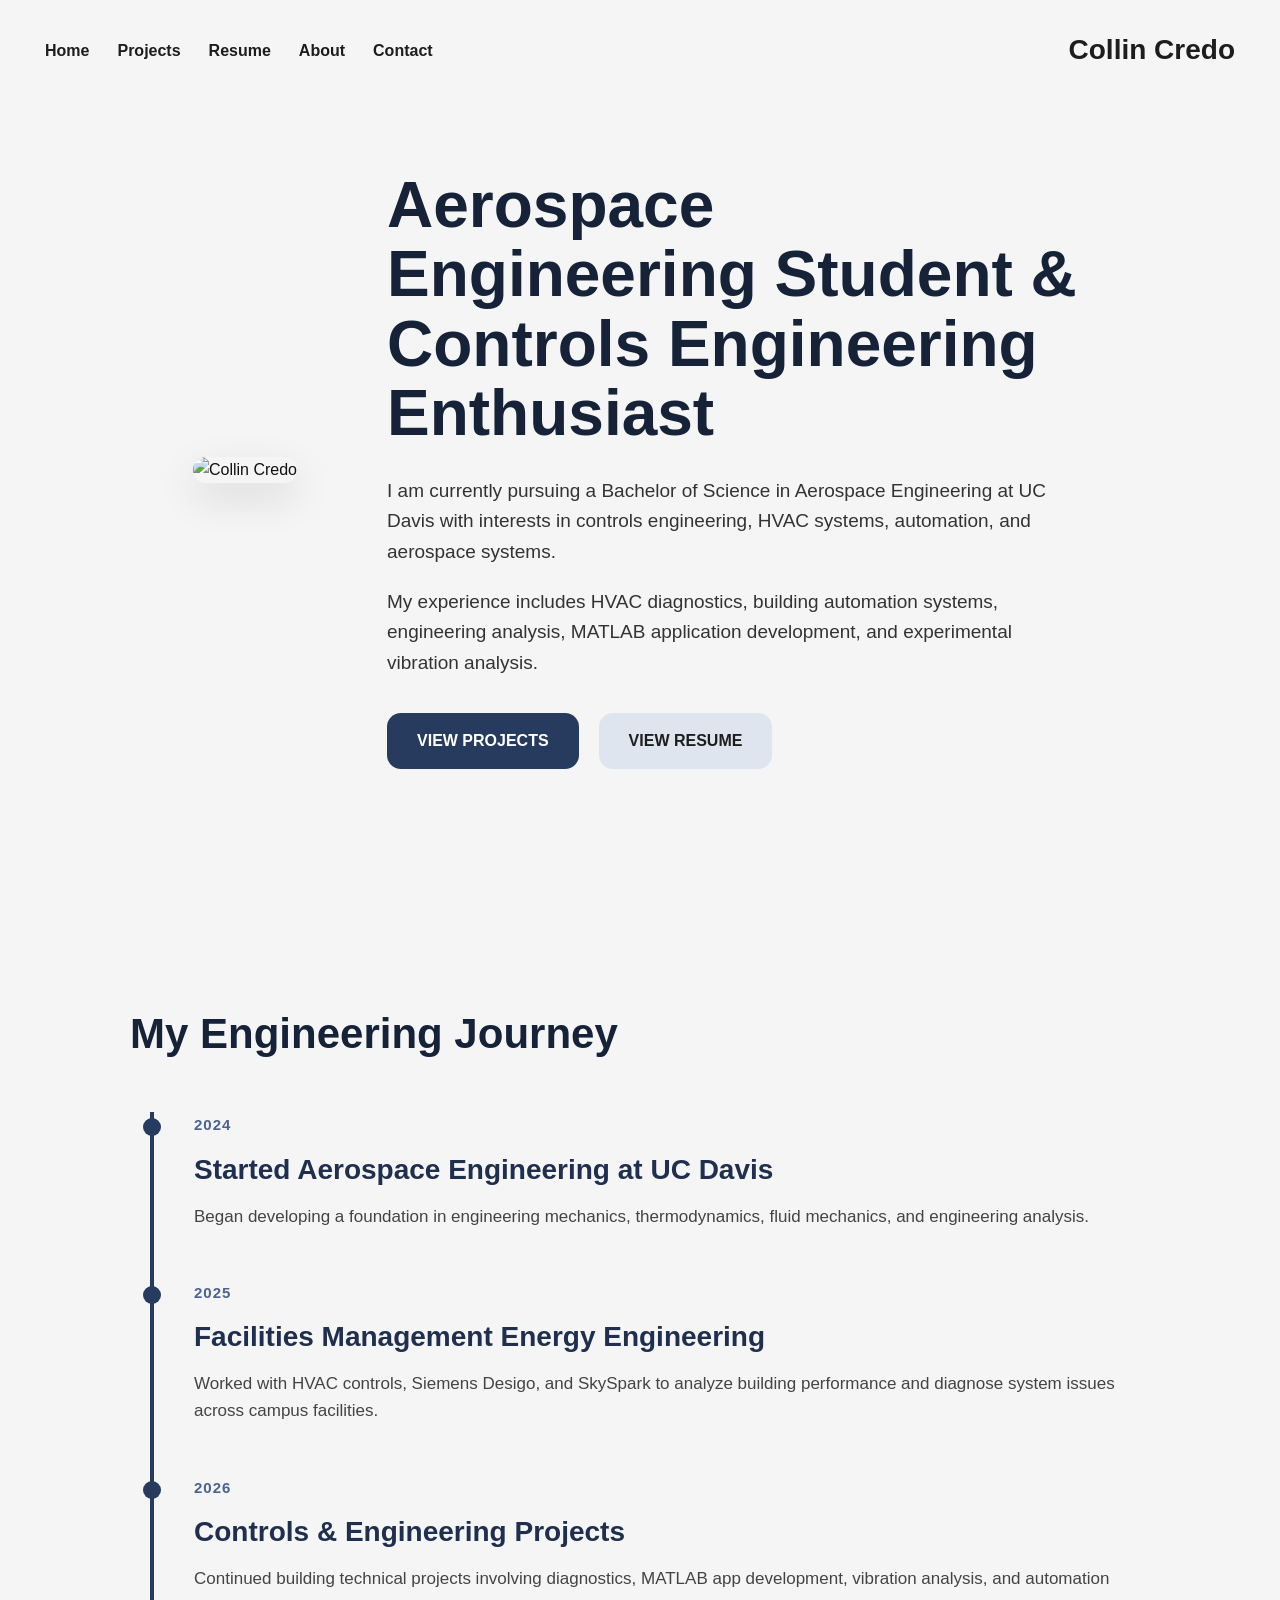
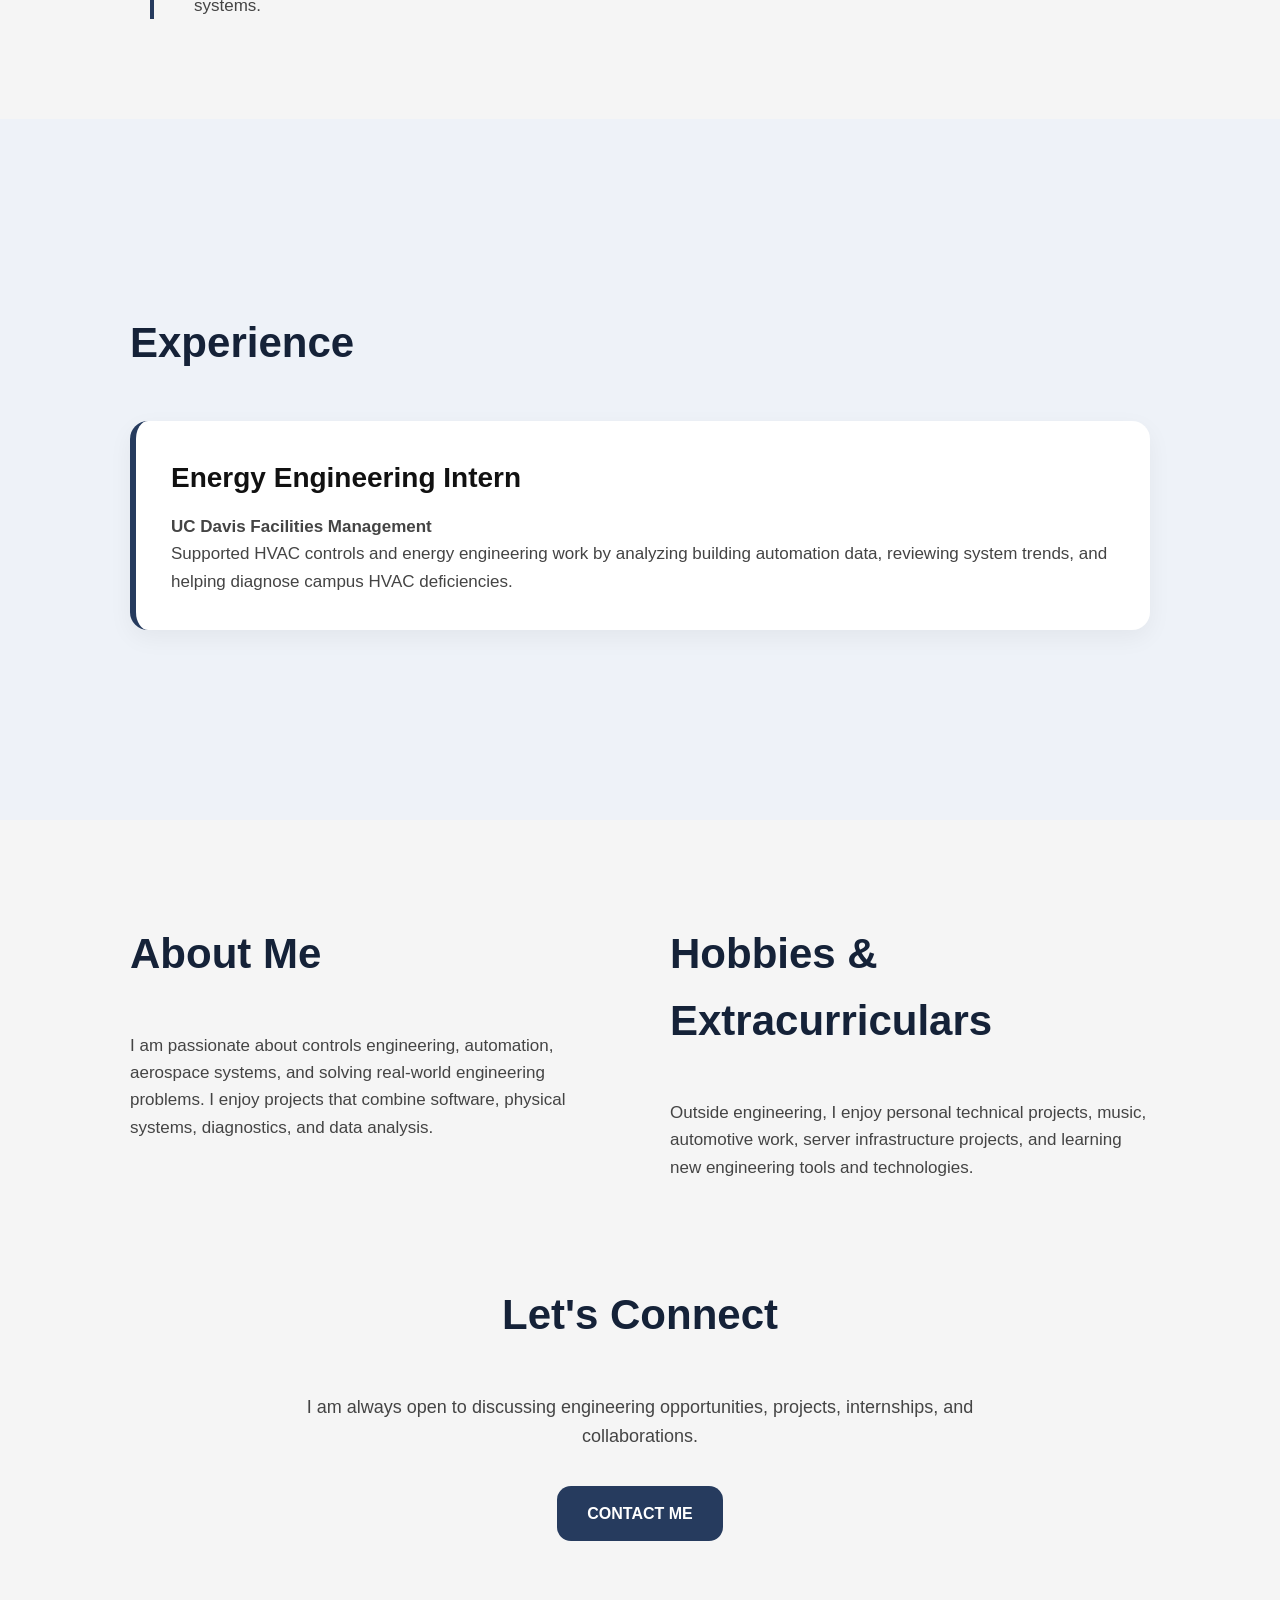
==== index.html @ ecae1318 "Update index.html" ====
<!DOCTYPE html>
<html lang="en">

<head>
  <meta charset="UTF-8">
  <meta name="viewport" content="width=device-width, initial-scale=1.0">

  <title>Collin Credo | Engineering Portfolio</title>

  <link rel="stylesheet" href="/style.css">
</head>

<body>

  <!-- NAVBAR -->
  <nav class="navbar">

    <div class="nav-left">
      <a href="/">Home</a>
      <a href="/projects">Projects</a>
      <a href="/resume">Resume</a>
      <a href="/about">About</a>
      <a href="/contact">Contact</a>
    </div>

    <div class="logo">
      Collin Credo
    </div>

  </nav>

  <!-- HERO -->
  <section class="hero">

    <div class="hero-image">
      <img src="/images/FullSizeRender.jpg" alt="Collin Credo">
    </div>

    <div class="hero-content">

      <h1>
        Aerospace Engineering Student
        & Controls Engineering Enthusiast
      </h1>

      <p>
        I am currently pursuing a Bachelor of Science in Aerospace Engineering
        at UC Davis with interests in controls engineering, HVAC systems,
        automation, and aerospace systems.
      </p>

      <p>
        My experience includes HVAC diagnostics, building automation systems,
        engineering analysis, MATLAB application development, and experimental
        vibration analysis.
      </p>

      <div class="button-group">
        <a class="main-button" href="/projects">VIEW PROJECTS</a>
        <a class="main-button secondary" href="/resume">VIEW RESUME</a>
      </div>

    </div>

  </section>

  <!-- TIMELINE -->
  <section class="section">

    <h2>My Engineering Journey</h2>

    <div class="timeline">

      <div class="timeline-item">
        <span class="timeline-date">2024</span>

        <h3>Started Aerospace Engineering at UC Davis</h3>

        <p>
          Began developing a foundation in engineering mechanics,
          thermodynamics, fluid mechanics, and engineering analysis.
        </p>
      </div>

      <div class="timeline-item">
        <span class="timeline-date">2025</span>

        <h3>Facilities Management Energy Engineering</h3>

        <p>
          Worked with HVAC controls, Siemens Desigo, and SkySpark
          to analyze building performance and diagnose system issues
          across campus facilities.
        </p>
      </div>

      <div class="timeline-item">
        <span class="timeline-date">2026</span>

        <h3>Controls & Engineering Projects</h3>

        <p>
          Continued building technical projects involving diagnostics,
          MATLAB app development, vibration analysis, and automation systems.
        </p>
      </div>

    </div>

  </section>

  <!-- EXPERIENCE -->
  <section class="light-section">

    <div class="section">

      <h2>Experience</h2>

      <div class="card">

        <h3>Energy Engineering Intern</h3>

        <p>
          <strong>UC Davis Facilities Management</strong>
        </p>

        <p>
          Supported HVAC controls and energy engineering work by analyzing
          building automation data, reviewing system trends, and helping
          diagnose campus HVAC deficiencies.
        </p>

      </div>

    </div>

  </section>

  <!-- ABOUT / HOBBIES -->
  <section class="section two-column">

    <div>

      <h2>About Me</h2>

      <p>
        I am passionate about controls engineering, automation,
        aerospace systems, and solving real-world engineering problems.
        I enjoy projects that combine software, physical systems,
        diagnostics, and data analysis.
      </p>

    </div>

    <div>

      <h2>Hobbies & Extracurriculars</h2>

      <p>
        Outside engineering, I enjoy personal technical projects,
        music, automotive work, server infrastructure projects,
        and learning new engineering tools and technologies.
      </p>

    </div>

  </section>

  <!-- CONTACT CTA -->
  <section class="section contact-cta">

    <h2>Let's Connect</h2>

    <p>
      I am always open to discussing engineering opportunities,
      projects, internships, and collaborations.
    </p>

    <a class="main-button" href="/contact">
      CONTACT ME
    </a>

  </section>

</body>

</html>
---- style.css ----
/* =========================
   GLOBAL
========================= */

* {
  margin: 0;
  padding: 0;
  box-sizing: border-box;
}

html {
  scroll-behavior: smooth;
}

body {
  font-family: Arial, Helvetica, sans-serif;
  background: #f5f5f5;
  color: #111;
  line-height: 1.6;
}

/* =========================
   NAVBAR
========================= */

.navbar {
  width: 100%;
  display: flex;
  justify-content: space-between;
  align-items: center;
  padding: 28px 45px;
  position: fixed;
  top: 0;
  left: 0;
  background: rgba(245, 245, 245, 0.92);
  backdrop-filter: blur(8px);
  z-index: 1000;
}

.nav-left,
.nav-right {
  display: flex;
  gap: 28px;
}

.navbar a {
  text-decoration: none;
  color: #1d1d1d;
  font-weight: 600;
  transition: 0.2s;
}

.navbar a:hover {
  color: #4b638f;
}

.logo {
  font-size: 28px;
  font-weight: 700;
  color: #1d1d1d;
}

/* =========================
   HERO SECTION
========================= */

.hero {
  min-height: 100vh;
  display: flex;
  align-items: center;
  justify-content: center;
  gap: 90px;
  padding: 120px 80px 80px;
}

.hero-image img {
  width: 420px;
  height: auto;
  border-radius: 35px;
  object-fit: cover;
  box-shadow: 0 15px 40px rgba(0,0,0,0.12);
}

.hero-content {
  max-width: 700px;
}

.hero-content h1 {
  font-size: 64px;
  line-height: 1.08;
  margin-bottom: 28px;
  color: #152238;
}

.hero-content p {
  font-size: 19px;
  margin-bottom: 20px;
  color: #333;
}

/* =========================
   BUTTONS
========================= */

.button-group {
  margin-top: 35px;
  display: flex;
  gap: 20px;
  flex-wrap: wrap;
}

.main-button {
  display: inline-block;
  padding: 15px 30px;
  background: #263b5e;
  color: white !important;
  text-decoration: none;
  border-radius: 14px;
  font-weight: 700;
  transition: 0.25s;
}

.main-button:hover {
  background: #39527d;
  transform: translateY(-2px);
}

.secondary {
  background: #dfe5ef;
  color: #1d1d1d !important;
}

.secondary:hover {
  background: #cfd8e5;
}

/* =========================
   GENERAL SECTIONS
========================= */

.section {
  max-width: 1100px;
  margin: 100px auto;
  padding: 0 40px;
}

.section h2 {
  font-size: 42px;
  margin-bottom: 45px;
  color: #152238;
}

/* =========================
   TIMELINE
========================= */

.timeline {
  position: relative;
  margin-left: 20px;
  padding-left: 40px;
  border-left: 4px solid #263b5e;
}

.timeline-item {
  margin-bottom: 50px;
  position: relative;
}

.timeline-item::before {
  content: "";
  position: absolute;
  width: 18px;
  height: 18px;
  background: #263b5e;
  border-radius: 50%;
  left: -51px;
  top: 6px;
}

.timeline-date {
  font-size: 15px;
  font-weight: bold;
  color: #4b638f;
  letter-spacing: 1px;
}

.timeline-item h3 {
  font-size: 28px;
  margin: 10px 0;
  color: #1f2f4d;
}

.timeline-item p {
  font-size: 17px;
  color: #444;
}

/* =========================
   EXPERIENCE / CARDS
========================= */

.light-section {
  background: #eef2f8;
  max-width: none;
  padding: 90px max(40px, calc((100% - 1100px) / 2));
}

.card {
  background: white;
  padding: 35px;
  border-radius: 18px;
  border-left: 6px solid #263b5e;
  box-shadow: 0 8px 25px rgba(0,0,0,0.05);
}

.card h3 {
  font-size: 28px;
  margin-bottom: 12px;
}

.card p {
  font-size: 17px;
  color: #444;
}

/* =========================
   TWO COLUMN SECTION
========================= */

.two-column {
  display: grid;
  grid-template-columns: 1fr 1fr;
  gap: 60px;
}

.two-column p {
  font-size: 17px;
  color: #444;
}

/* =========================
   CONTACT CTA
========================= */

.contact-cta {
  text-align: center;
}

.contact-cta p {
  max-width: 700px;
  margin: 0 auto 35px;
  font-size: 18px;
  color: #444;
}

/* =========================
   FOOTER
========================= */

footer {
  text-align: center;
  padding: 50px 20px;
  color: #666;
}

/* =========================
   RESPONSIVE
========================= */

@media (max-width: 1100px) {

  .hero {
    flex-direction: column;
    text-align: center;
    gap: 50px;
  }

  .hero-content h1 {
    font-size: 52px;
  }

  .button-group {
    justify-content: center;
  }
}

@media (max-width: 800px) {

  .navbar {
    flex-direction: column;
    gap: 18px;
  }

  .nav-left,
  .nav-right {
    gap: 18px;
    flex-wrap: wrap;
    justify-content: center;
  }

  .hero {
    padding: 180px 30px 80px;
  }

  .hero-image img {
    width: 300px;
  }

  .hero-content h1 {
    font-size: 42px;
  }

  .section h2 {
    font-size: 34px;
  }

  .two-column {
    grid-template-columns: 1fr;
  }
}
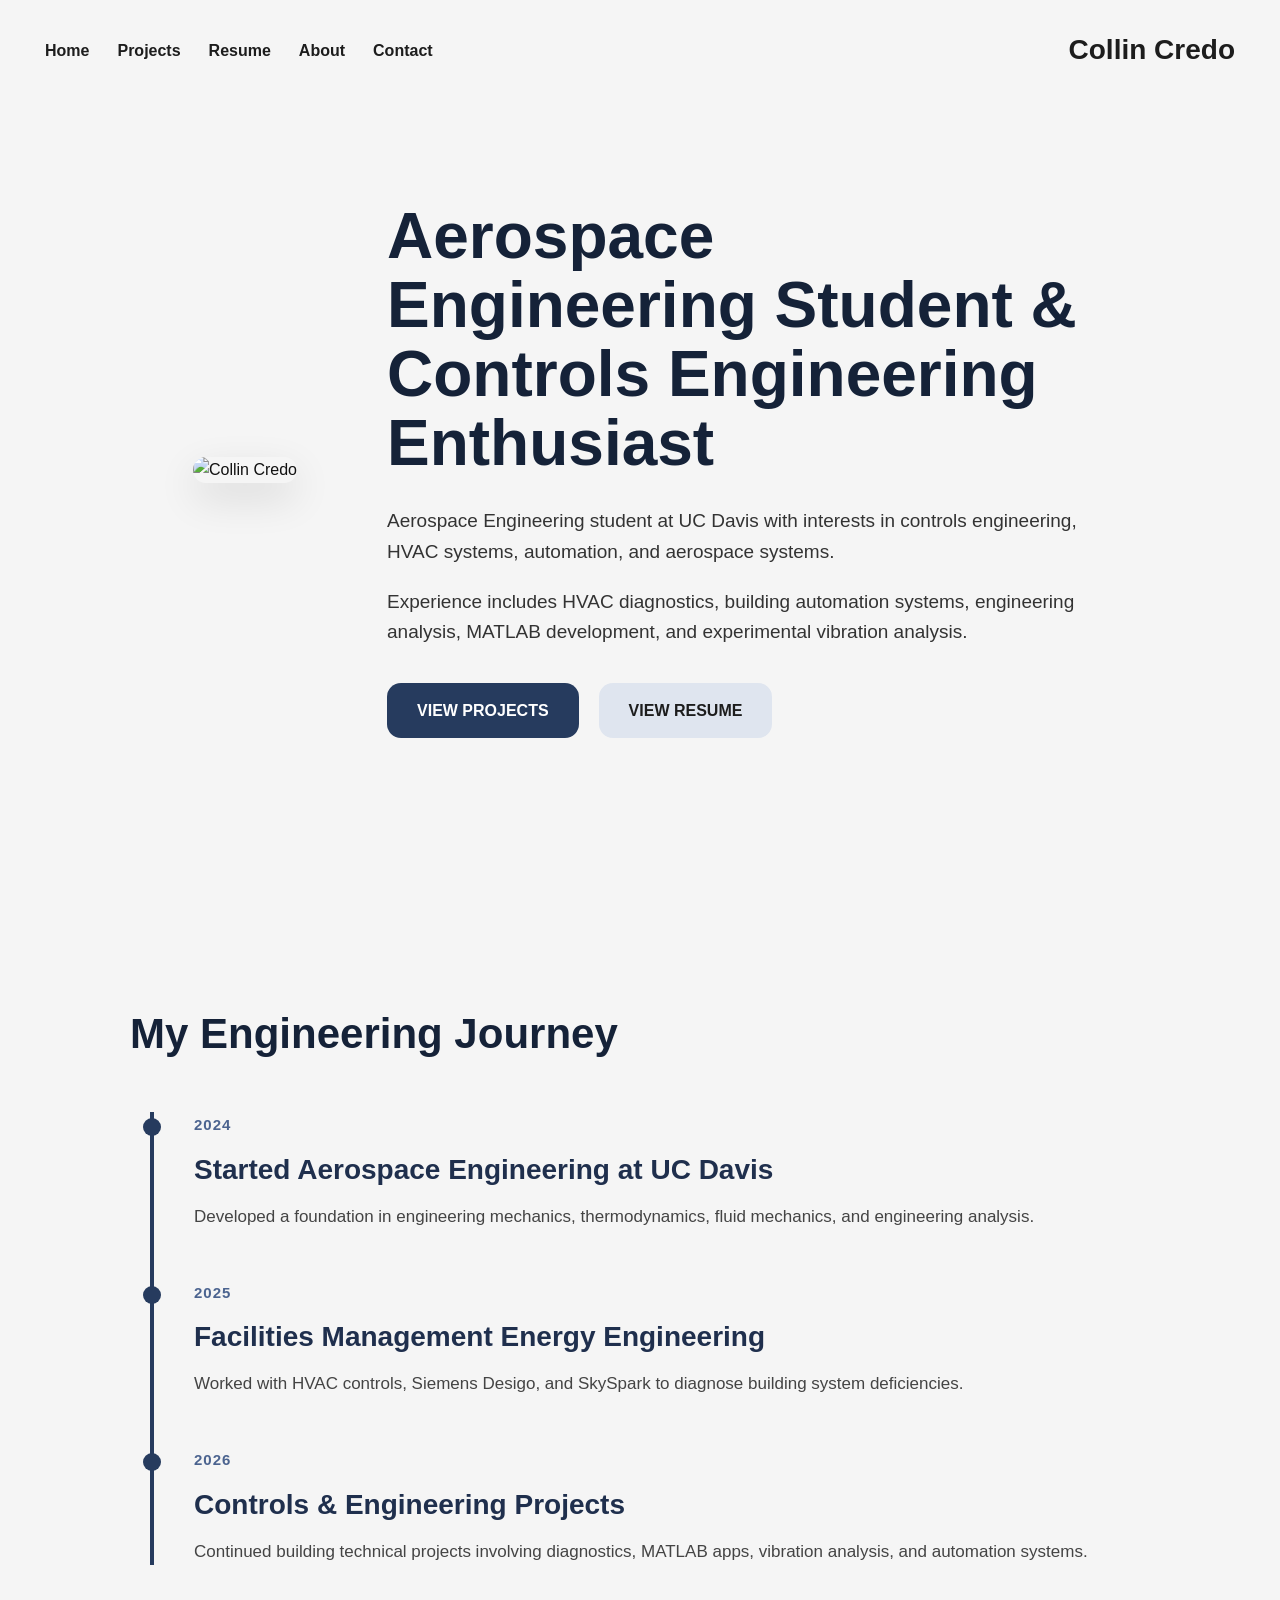
==== commit 8e799092: "Update index.html" ====
--- a/index.html
+++ b/index.html
@@ -12,15 +12,14 @@
 
 <body>
 
-  <!-- NAVBAR -->
   <nav class="navbar">
 
     <div class="nav-left">
-      <a href="/">Home</a>
-      <a href="/projects">Projects</a>
-      <a href="/resume">Resume</a>
-      <a href="/about">About</a>
-      <a href="/contact">Contact</a>
+      <a href="/index.html">Home</a>
+      <a href="/projects.html">Projects</a>
+      <a href="/resume.html">Resume</a>
+      <a href="/about.html">About</a>
+      <a href="/contact.html">Contact</a>
     </div>
 
     <div class="logo">
@@ -29,7 +28,6 @@
 
   </nav>
 
-  <!-- HERO -->
   <section class="hero">
 
     <div class="hero-image">
@@ -44,27 +42,31 @@
       </h1>
 
       <p>
-        I am currently pursuing a Bachelor of Science in Aerospace Engineering
-        at UC Davis with interests in controls engineering, HVAC systems,
-        automation, and aerospace systems.
+        Aerospace Engineering student at UC Davis with interests
+        in controls engineering, HVAC systems, automation,
+        and aerospace systems.
       </p>
 
       <p>
-        My experience includes HVAC diagnostics, building automation systems,
-        engineering analysis, MATLAB application development, and experimental
-        vibration analysis.
+        Experience includes HVAC diagnostics, building automation systems,
+        engineering analysis, MATLAB development,
+        and experimental vibration analysis.
       </p>
 
       <div class="button-group">
-        <a class="main-button" href="/projects">VIEW PROJECTS</a>
-        <a class="main-button secondary" href="/resume">VIEW RESUME</a>
+        <a class="main-button" href="/projects.html">
+          VIEW PROJECTS
+        </a>
+
+        <a class="main-button secondary" href="/resume.html">
+          VIEW RESUME
+        </a>
       </div>
 
     </div>
 
   </section>
 
-  <!-- TIMELINE -->
   <section class="section">
 
     <h2>My Engineering Journey</h2>
@@ -77,7 +79,7 @@
         <h3>Started Aerospace Engineering at UC Davis</h3>
 
         <p>
-          Began developing a foundation in engineering mechanics,
+          Developed a foundation in engineering mechanics,
           thermodynamics, fluid mechanics, and engineering analysis.
         </p>
       </div>
@@ -88,9 +90,8 @@
         <h3>Facilities Management Energy Engineering</h3>
 
         <p>
-          Worked with HVAC controls, Siemens Desigo, and SkySpark
-          to analyze building performance and diagnose system issues
-          across campus facilities.
+          Worked with HVAC controls, Siemens Desigo,
+          and SkySpark to diagnose building system deficiencies.
         </p>
       </div>
 
@@ -101,7 +102,7 @@
 
         <p>
           Continued building technical projects involving diagnostics,
-          MATLAB app development, vibration analysis, and automation systems.
+          MATLAB apps, vibration analysis, and automation systems.
         </p>
       </div>
 
@@ -109,79 +110,6 @@
 
   </section>
 
-  <!-- EXPERIENCE -->
-  <section class="light-section">
-
-    <div class="section">
-
-      <h2>Experience</h2>
-
-      <div class="card">
-
-        <h3>Energy Engineering Intern</h3>
-
-        <p>
-          <strong>UC Davis Facilities Management</strong>
-        </p>
-
-        <p>
-          Supported HVAC controls and energy engineering work by analyzing
-          building automation data, reviewing system trends, and helping
-          diagnose campus HVAC deficiencies.
-        </p>
-
-      </div>
-
-    </div>
-
-  </section>
-
-  <!-- ABOUT / HOBBIES -->
-  <section class="section two-column">
-
-    <div>
-
-      <h2>About Me</h2>
-
-      <p>
-        I am passionate about controls engineering, automation,
-        aerospace systems, and solving real-world engineering problems.
-        I enjoy projects that combine software, physical systems,
-        diagnostics, and data analysis.
-      </p>
-
-    </div>
-
-    <div>
-
-      <h2>Hobbies & Extracurriculars</h2>
-
-      <p>
-        Outside engineering, I enjoy personal technical projects,
-        music, automotive work, server infrastructure projects,
-        and learning new engineering tools and technologies.
-      </p>
-
-    </div>
-
-  </section>
-
-  <!-- CONTACT CTA -->
-  <section class="section contact-cta">
-
-    <h2>Let's Connect</h2>
-
-    <p>
-      I am always open to discussing engineering opportunities,
-      projects, internships, and collaborations.
-    </p>
-
-    <a class="main-button" href="/contact">
-      CONTACT ME
-    </a>
-
-  </section>
-
 </body>
 
 </html>
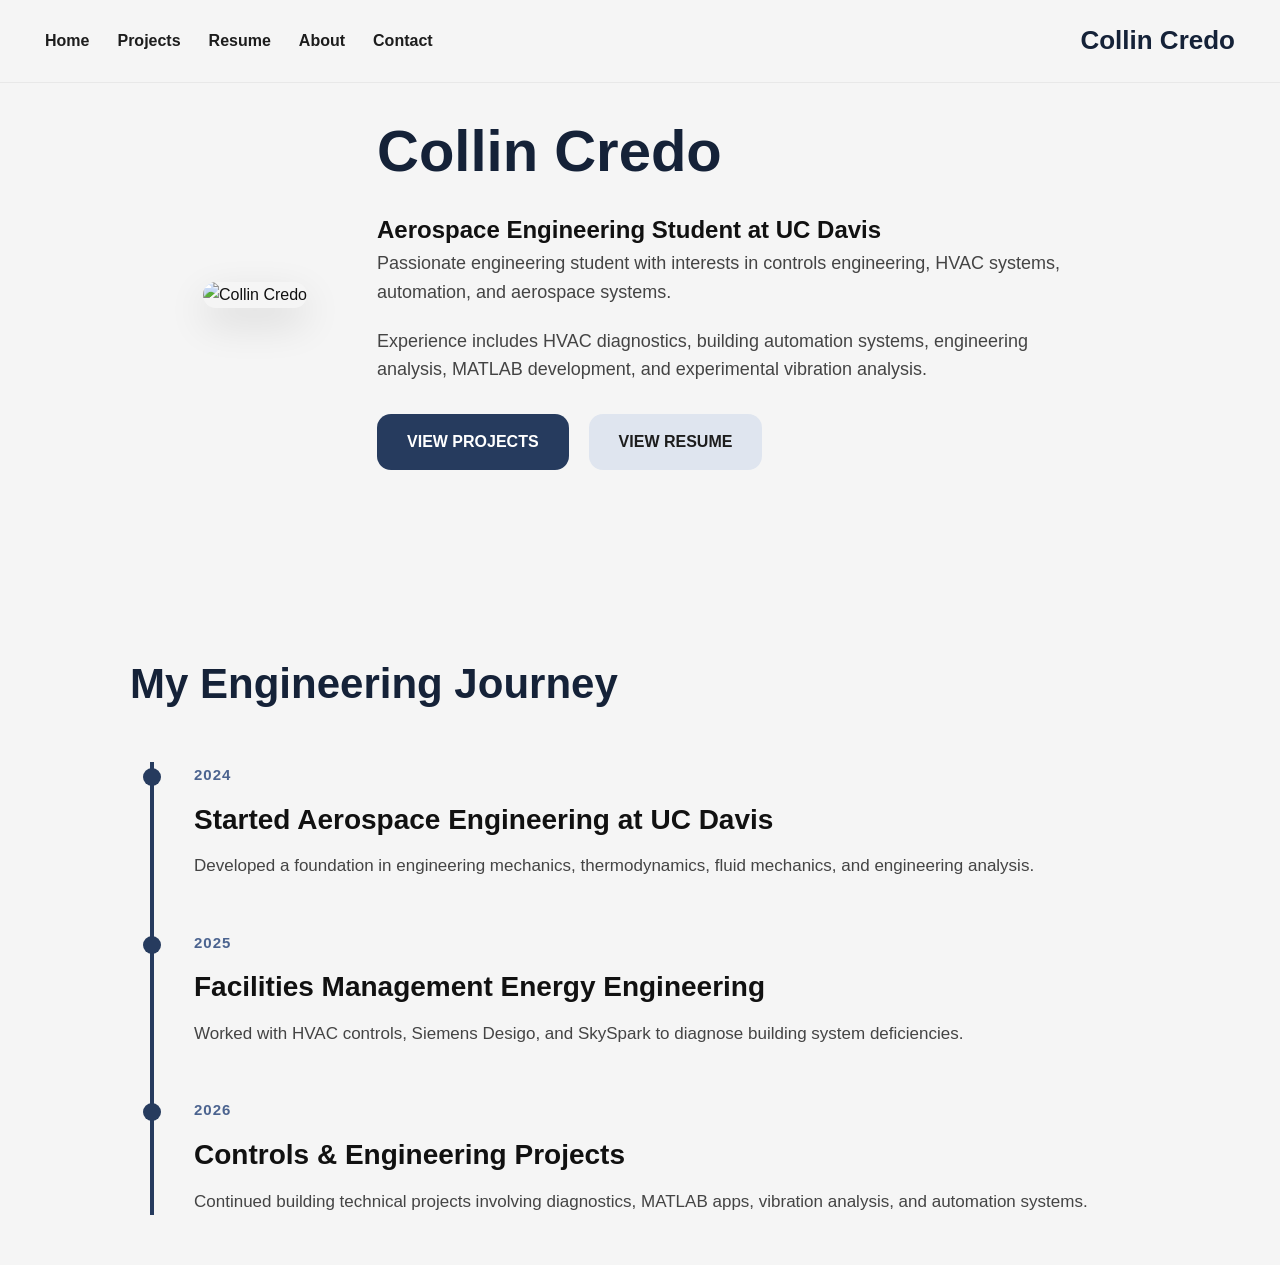
==== commit ba1251b1: "index" ====
--- a/index.html
+++ b/index.html
@@ -31,18 +31,21 @@
   <section class="hero">
 
     <div class="hero-image">
-      <img src="/images/FullSizeRender.jpg" alt="Collin Credo">
+      <img src="/images/FullSizeRender.jpeg" alt="Collin Credo">
     </div>
 
     <div class="hero-content">
 
       <h1>
-        Aerospace Engineering Student
-        & Controls Engineering Enthusiast
+        Collin Credo
       </h1>
 
+      <h2>
+        Aerospace Engineering Student at UC Davis
+      </h2>
+
       <p>
-        Aerospace Engineering student at UC Davis with interests
+        Passionate engineering student with interests
         in controls engineering, HVAC systems, automation,
         and aerospace systems.
       </p>
--- a/style.css
+++ b/style.css
@@ -28,19 +28,21 @@
   display: flex;
   justify-content: space-between;
   align-items: center;
-  padding: 28px 45px;
+  padding: 20px 45px;
   position: fixed;
   top: 0;
   left: 0;
-  background: rgba(245, 245, 245, 0.92);
-  backdrop-filter: blur(8px);
+  background: rgba(245,245,245,0.95);
+  backdrop-filter: blur(10px);
   z-index: 1000;
-}
-
-.nav-left,
-.nav-right {
+  border-bottom: 1px solid rgba(0,0,0,0.05);
+  overflow: hidden;
+}
+
+.nav-left {
   display: flex;
   gap: 28px;
+  flex-wrap: wrap;
 }
 
 .navbar a {
@@ -55,27 +57,26 @@
 }
 
 .logo {
-  font-size: 28px;
+  font-size: 26px;
   font-weight: 700;
-  color: #1d1d1d;
-}
-
-/* =========================
-   HERO SECTION
+  color: #152238;
+  white-space: nowrap;
+}
+
+/* =========================
+   HERO
 ========================= */
 
 .hero {
-  min-height: 100vh;
   display: flex;
   align-items: center;
   justify-content: center;
-  gap: 90px;
-  padding: 120px 80px 80px;
+  gap: 70px;
+  padding: 120px 80px 60px;
 }
 
 .hero-image img {
   width: 420px;
-  height: auto;
   border-radius: 35px;
   object-fit: cover;
   box-shadow: 0 15px 40px rgba(0,0,0,0.12);
@@ -86,16 +87,16 @@
 }
 
 .hero-content h1 {
-  font-size: 64px;
+  font-size: 58px;
   line-height: 1.08;
   margin-bottom: 28px;
   color: #152238;
 }
 
 .hero-content p {
-  font-size: 19px;
+  font-size: 18px;
   margin-bottom: 20px;
-  color: #333;
+  color: #444;
 }
 
 /* =========================
@@ -103,7 +104,7 @@
 ========================= */
 
 .button-group {
-  margin-top: 35px;
+  margin-top: 30px;
   display: flex;
   gap: 20px;
   flex-wrap: wrap;
@@ -113,7 +114,7 @@
   display: inline-block;
   padding: 15px 30px;
   background: #263b5e;
-  color: white !important;
+  color: white;
   text-decoration: none;
   border-radius: 14px;
   font-weight: 700;
@@ -127,7 +128,7 @@
 
 .secondary {
   background: #dfe5ef;
-  color: #1d1d1d !important;
+  color: #1d1d1d;
 }
 
 .secondary:hover {
@@ -135,13 +136,13 @@
 }
 
 /* =========================
-   GENERAL SECTIONS
+   SECTIONS
 ========================= */
 
 .section {
   max-width: 1100px;
-  margin: 100px auto;
-  padding: 0 40px;
+  margin: 0 auto;
+  padding: 120px 40px 0;
 }
 
 .section h2 {
@@ -155,15 +156,14 @@
 ========================= */
 
 .timeline {
-  position: relative;
   margin-left: 20px;
   padding-left: 40px;
   border-left: 4px solid #263b5e;
 }
 
 .timeline-item {
+  position: relative;
   margin-bottom: 50px;
-  position: relative;
 }
 
 .timeline-item::before {
@@ -187,7 +187,6 @@
 .timeline-item h3 {
   font-size: 28px;
   margin: 10px 0;
-  color: #1f2f4d;
 }
 
 .timeline-item p {
@@ -196,14 +195,222 @@
 }
 
 /* =========================
-   EXPERIENCE / CARDS
-========================= */
-
-.light-section {
-  background: #eef2f8;
-  max-width: none;
-  padding: 90px max(40px, calc((100% - 1100px) / 2));
-}
+   FEATURED PROJECT
+========================= */
+
+.project-feature {
+  background: white;
+  padding: 40px;
+  border-radius: 24px;
+  box-shadow: 0 8px 25px rgba(0,0,0,0.06);
+  margin-bottom: 50px;
+}
+
+.project-title {
+  font-size: 48px;
+  font-weight: 800;
+  color: #152238;
+  text-align: center;
+  margin-bottom: 8px;
+}
+
+.project-subtitle {
+  text-align: center;
+  color: #666;
+  font-size: 18px;
+  margin-bottom: 28px;
+}
+
+.project-summary {
+  display: flex;
+  justify-content: center;
+  flex-wrap: wrap;
+  gap: 10px;
+  margin-bottom: 30px;
+}
+
+.project-summary span {
+  background: #e8eef8;
+  color: #263b5e;
+  padding: 8px 14px;
+  border-radius: 999px;
+  font-weight: 600;
+  font-size: 14px;
+}
+
+.project-images {
+  display: grid;
+  grid-template-columns: 1fr 1fr;
+  gap: 18px;
+  margin-bottom: 35px;
+}
+
+.project-images img {
+  width: 100%;
+  max-height: 260px;
+  object-fit: cover;
+  border-radius: 14px;
+  cursor: pointer;
+  box-shadow: 0 6px 18px rgba(0,0,0,0.12);
+  transition: 0.25s;
+}
+
+.project-images img:first-child {
+  grid-column: span 2;
+  max-height: 550px;
+}
+
+.project-images img:hover {
+  transform: scale(1.02);
+}
+
+.project-buttons { 
+   display: flex; 
+   gap: 12px; 
+   margin-top: 20px; 
+   flex-wrap: wrap; 
+}
+
+.caption {
+  display: none;
+}
+
+.project-text h4 {
+  font-size: 24px;
+  color: #263b5e;
+  margin-top: 30px;
+  margin-bottom: 8px;
+}
+
+.project-text p {
+  font-size: 18px;
+  color: #444;
+  margin-bottom: 15px;
+  line-height: 1.7;
+}
+
+/* =========================
+   MINI PROJECTS
+========================= */
+
+.mini-project {
+  display: grid;
+  grid-template-columns: 320px 1fr;
+  gap: 30px;
+  background: white;
+  padding: 25px;
+  border-radius: 18px;
+  margin-bottom: 30px;
+  box-shadow: 0 8px 25px rgba(0,0,0,0.05);
+}
+
+.placeholder-image {
+  min-height: 210px;
+  background: linear-gradient(135deg, #e8eef8, #f7f9fc);
+  border: 2px dashed #9aabc7;
+  border-radius: 14px;
+  display: flex;
+  align-items: center;
+  justify-content: center;
+  color: #4b638f;
+  font-weight: 700;
+  cursor: pointer;
+  transition: 0.25s;
+}
+
+.placeholder-image:hover {
+  background: #e8eef8;
+  transform: scale(1.02);
+}
+
+.mini-project img {
+  width: 100%;
+  border-radius: 12px;
+  cursor: pointer;
+  box-shadow: 0 5px 15px rgba(0,0,0,0.1);
+  transition: 0.25s;
+}
+
+.mini-project img:hover {
+  transform: scale(1.02);
+}
+
+.mini-project h3 {
+  font-size: 28px;
+  margin-bottom: 12px;
+  color: #152238;
+}
+
+.mini-project p {
+  font-size: 17px;
+  color: #444;
+}
+
+.project-carousel {
+  position: relative;
+  width: 100%;
+  height: 230px;
+  overflow: hidden;
+  border-radius: 14px;
+  box-shadow: 0 6px 18px rgba(0,0,0,0.12);
+}
+
+.carousel-image {
+  display: none;
+  width: 100%;
+  height: 100%;
+  object-fit: cover;
+  cursor: pointer;
+}
+
+.carousel-image.active {
+  display: block;
+}
+
+.carousel-btn {
+  position: absolute;
+  top: 50%;
+  transform: translateY(-50%);
+  background: rgba(21, 34, 56, 0.75);
+  color: white;
+  border: none;
+  padding: 8px 12px;
+  cursor: pointer;
+  border-radius: 50%;
+  font-size: 18px;
+}
+
+.carousel-btn.prev {
+  left: 10px;
+}
+
+.carousel-btn.next {
+  right: 10px;
+}
+
+.carousel-dots {
+  position: absolute;
+  bottom: 10px;
+  width: 100%;
+  display: flex;
+  justify-content: center;
+  gap: 7px;
+}
+
+.carousel-dot {
+  width: 9px;
+  height: 9px;
+  border-radius: 50%;
+  background: rgba(255,255,255,0.55);
+}
+
+.carousel-dot.active {
+  background: white;
+}
+
+/* =========================
+   CARDS / OTHER PAGES
+========================= */
 
 .card {
   background: white;
@@ -211,21 +418,13 @@
   border-radius: 18px;
   border-left: 6px solid #263b5e;
   box-shadow: 0 8px 25px rgba(0,0,0,0.05);
+  margin-bottom: 30px;
 }
 
 .card h3 {
   font-size: 28px;
   margin-bottom: 12px;
 }
-
-.card p {
-  font-size: 17px;
-  color: #444;
-}
-
-/* =========================
-   TWO COLUMN SECTION
-========================= */
 
 .two-column {
   display: grid;
@@ -233,15 +432,6 @@
   gap: 60px;
 }
 
-.two-column p {
-  font-size: 17px;
-  color: #444;
-}
-
-/* =========================
-   CONTACT CTA
-========================= */
-
 .contact-cta {
   text-align: center;
 }
@@ -250,17 +440,63 @@
   max-width: 700px;
   margin: 0 auto 35px;
   font-size: 18px;
-  color: #444;
-}
-
-/* =========================
-   FOOTER
-========================= */
-
-footer {
-  text-align: center;
-  padding: 50px 20px;
-  color: #666;
+}
+
+/* =========================
+   ABOUT PAGE
+========================= */
+
+.image-gallery {
+  display: grid;
+  grid-template-columns: repeat(3, 1fr);
+  gap: 18px;
+}
+
+.image-gallery img {
+  width: 100%;
+  aspect-ratio: 1 / 1;
+  object-fit: cover;
+  border-radius: 18px;
+  cursor: pointer;
+  box-shadow: 0 8px 22px rgba(0,0,0,0.08);
+  transition: 0.25s;
+}
+
+.image-gallery img:hover {
+  transform: scale(1.03);
+  box-shadow: 0 12px 28px rgba(0,0,0,0.14);
+}
+
+@media (max-width: 800px) {
+  .image-gallery {
+    grid-template-columns: repeat(2, 1fr);
+  }
+}
+
+
+/* =========================
+   LIGHTBOX
+========================= */
+
+#lightbox {
+  display: none;
+  position: fixed;
+  z-index: 3000;
+  top: 0;
+  left: 0;
+  width: 100%;
+  height: 100%;
+  background: rgba(0,0,0,0.85);
+  align-items: center;
+  justify-content: center;
+  padding: 30px;
+}
+
+#lightbox img {
+  max-width: 95%;
+  max-height: 90%;
+  border-radius: 12px;
+  box-shadow: 0 10px 35px rgba(0,0,0,0.4);
 }
 
 /* =========================
@@ -268,38 +504,43 @@
 ========================= */
 
 @media (max-width: 1100px) {
-
   .hero {
     flex-direction: column;
     text-align: center;
     gap: 50px;
   }
 
-  .hero-content h1 {
-    font-size: 52px;
-  }
-
   .button-group {
     justify-content: center;
   }
+
+  .hero-content h1 {
+    font-size: 48px;
+  }
+
+  .mini-project {
+    grid-template-columns: 1fr;
+  }
 }
 
 @media (max-width: 800px) {
-
   .navbar {
     flex-direction: column;
+    gap: 14px;
+    padding: 18px 25px;
+  }
+
+  .nav-left {
+    justify-content: center;
     gap: 18px;
   }
 
-  .nav-left,
-  .nav-right {
-    gap: 18px;
-    flex-wrap: wrap;
-    justify-content: center;
+  .logo {
+    font-size: 22px;
   }
 
   .hero {
-    padding: 180px 30px 80px;
+    padding: 150px 30px 60px;
   }
 
   .hero-image img {
@@ -307,14 +548,164 @@
   }
 
   .hero-content h1 {
-    font-size: 42px;
+    font-size: 40px;
+  }
+
+  .section {
+    padding: 110px 24px 0;
   }
 
   .section h2 {
     font-size: 34px;
   }
 
+  .project-title {
+    font-size: 34px;
+  }
+
+  .project-images {
+    grid-template-columns: 1fr;
+  }
+
+  .project-images img:first-child {
+    grid-column: auto;
+  }
+
   .two-column {
     grid-template-columns: 1fr;
   }
 }
+
+/* =========================
+   CONTACT PAGE
+========================= */
+
+.contact-page {
+  min-height: 100vh;
+  padding: 150px 90px 80px;
+
+  display: grid;
+  grid-template-columns: 1.4fr 1fr;
+  gap: 100px;
+
+  background: #f5f5f5;
+}
+
+.contact-form-section h1,
+.contact-info-section h1 {
+  font-size: 56px;
+  color: #152238;
+  margin-bottom: 45px;
+}
+
+.contact-form-section form {
+  display: flex;
+  flex-direction: column;
+}
+
+.contact-form-section label {
+  font-size: 20px;
+  font-weight: 700;
+  margin-bottom: 8px;
+  color: #222;
+}
+
+.contact-form-section label span {
+  color: #263b5e;
+}
+
+.contact-form-section input,
+.contact-form-section textarea {
+  width: 100%;
+  padding: 18px;
+  margin-bottom: 28px;
+
+  border: 1px solid #ccc;
+  border-radius: 4px;
+
+  font-size: 18px;
+  font-family: Arial, Helvetica, sans-serif;
+  background: white;
+}
+
+.contact-form-section textarea {
+  min-height: 180px;
+  resize: vertical;
+}
+
+.contact-form-section button {
+  width: fit-content;
+  padding: 18px 38px;
+
+  background: #263b5e;
+  color: white;
+
+  border: none;
+  border-radius: 999px;
+
+  font-size: 16px;
+  font-weight: 800;
+  cursor: pointer;
+
+  transition: 0.25s;
+}
+
+.contact-form-section button:hover {
+  background: #39527d;
+  transform: translateY(-2px);
+}
+
+.contact-icon {
+  width: 72px;
+  height: 72px;
+
+  display: flex;
+  align-items: center;
+  justify-content: center;
+
+  background: #0077b5;
+  color: white;
+
+  border-radius: 8px;
+  font-size: 36px;
+  font-weight: 800;
+  text-decoration: none;
+
+  margin-bottom: 35px;
+}
+
+.contact-detail {
+  margin-bottom: 32px;
+}
+
+.contact-detail h3 {
+  font-size: 24px;
+  margin-bottom: 8px;
+  color: #222;
+}
+
+.contact-detail p,
+.contact-detail a {
+  font-size: 22px;
+  color: #333;
+  text-decoration: none;
+}
+
+.contact-detail a:hover {
+  color: #263b5e;
+}
+
+/* Mobile contact page */
+
+@media (max-width: 900px) {
+  .contact-page {
+    grid-template-columns: 1fr;
+    padding: 150px 30px 60px;
+    gap: 60px;
+  }
+
+  .contact-form-section h1,
+  .contact-info-section h1 {
+    font-size: 42px;
+  }
+}
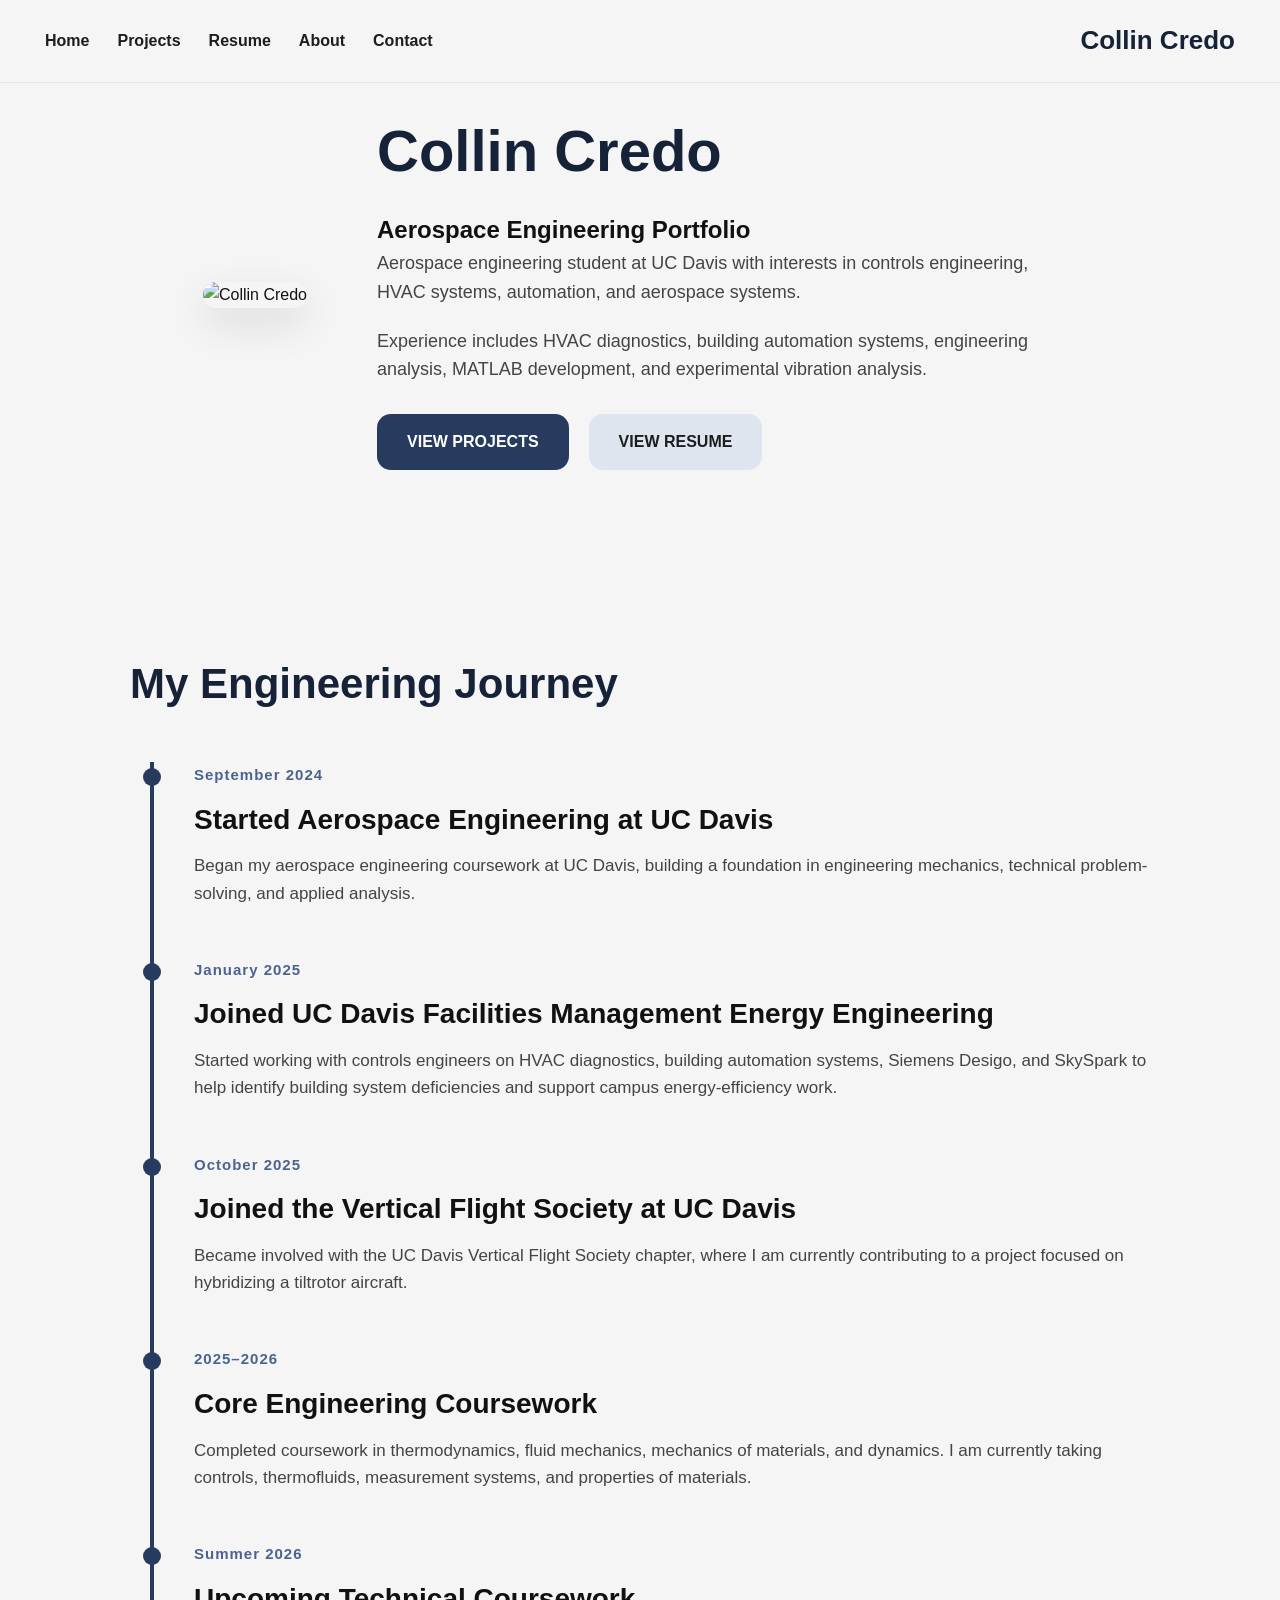
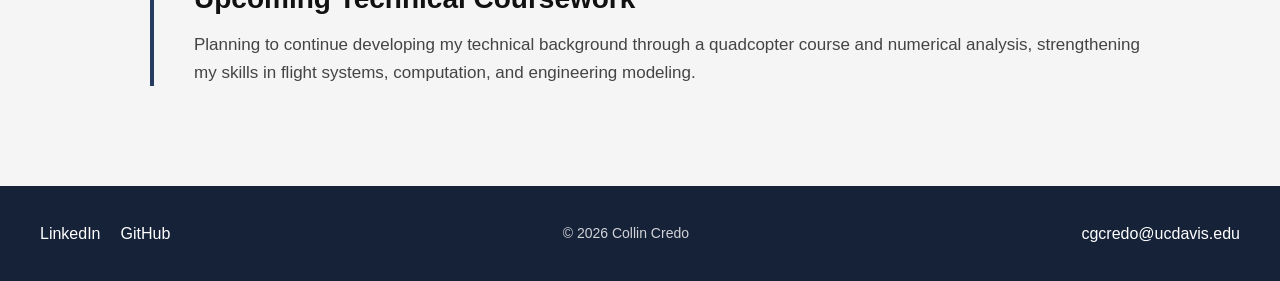
==== commit 5b3a1b47: "fixed footer" ====
--- a/index.html
+++ b/index.html
@@ -41,11 +41,11 @@
       </h1>
 
       <h2>
-        Aerospace Engineering Student at UC Davis
+        Aerospace Engineering Portfolio
       </h2>
 
       <p>
-        Passionate engineering student with interests
+        Aerospace engineering student at UC Davis with interests
         in controls engineering, HVAC systems, automation,
         and aerospace systems.
       </p>
@@ -72,46 +72,112 @@
 
   <section class="section">
 
-    <h2>My Engineering Journey</h2>
+  <h2>My Engineering Journey</h2>
 
-    <div class="timeline">
+  <div class="timeline">
 
-      <div class="timeline-item">
-        <span class="timeline-date">2024</span>
+    <div class="timeline-item">
+      <span class="timeline-date">September 2024</span>
 
-        <h3>Started Aerospace Engineering at UC Davis</h3>
+      <h3>Started Aerospace Engineering at UC Davis</h3>
 
-        <p>
-          Developed a foundation in engineering mechanics,
-          thermodynamics, fluid mechanics, and engineering analysis.
-        </p>
-      </div>
+      <p>
+        Began my aerospace engineering coursework at UC Davis, building a
+        foundation in engineering mechanics, technical problem-solving, and
+        applied analysis.
+      </p>
+    </div>
 
-      <div class="timeline-item">
-        <span class="timeline-date">2025</span>
+    <div class="timeline-item">
+      <span class="timeline-date">January 2025</span>
 
-        <h3>Facilities Management Energy Engineering</h3>
+      <h3>Joined UC Davis Facilities Management Energy Engineering</h3>
 
-        <p>
-          Worked with HVAC controls, Siemens Desigo,
-          and SkySpark to diagnose building system deficiencies.
-        </p>
-      </div>
+      <p>
+        Started working with controls engineers on HVAC diagnostics, building
+        automation systems, Siemens Desigo, and SkySpark to help identify
+        building system deficiencies and support campus energy-efficiency work.
+      </p>
+    </div>
 
-      <div class="timeline-item">
-        <span class="timeline-date">2026</span>
+    <div class="timeline-item">
+      <span class="timeline-date">October 2025</span>
 
-        <h3>Controls & Engineering Projects</h3>
+      <h3>Joined the Vertical Flight Society at UC Davis</h3>
 
-        <p>
-          Continued building technical projects involving diagnostics,
-          MATLAB apps, vibration analysis, and automation systems.
-        </p>
-      </div>
+      <p>
+        Became involved with the UC Davis Vertical Flight Society chapter,
+        where I am currently contributing to a project focused on hybridizing
+        a tiltrotor aircraft.
+      </p>
+    </div>
+
+    <div class="timeline-item">
+      <span class="timeline-date">2025–2026</span>
+
+      <h3>Core Engineering Coursework</h3>
+
+      <p>
+        Completed coursework in thermodynamics, fluid mechanics, mechanics of
+        materials, and dynamics. I am currently taking controls, thermofluids,
+        measurement systems, and properties of materials.
+      </p>
+    </div>
+
+    <div class="timeline-item">
+      <span class="timeline-date">Summer 2026</span>
+
+      <h3>Upcoming Technical Coursework</h3>
+
+      <p>
+        Planning to continue developing my technical background through a
+        quadcopter course and numerical analysis, strengthening my skills in
+        flight systems, computation, and engineering modeling.
+      </p>
+    </div>
+
+  </div>
+
+</section>
+
+<footer class="footer">
+
+  <div class="footer-content">
+
+    <div class="footer-left">
+
+      <a href="https://linkedin.com/in/collin-credo"
+         target="_blank">
+        LinkedIn
+      </a>
+
+      <a href="https://github.com/ccredo-ucdavis"
+         target="_blank">
+        GitHub
+      </a>
 
     </div>
 
-  </section>
+    <div class="footer-center">
+      <p>&copy; <span id="year"></span> Collin Credo</p>
+    </div>
+
+    <div class="footer-right">
+
+      <a href="mailto:cgcredo@ucdavis.edu">
+        cgcredo@ucdavis.edu
+      </a>
+
+    </div>
+
+  </div>
+
+</footer>
+
+<script>
+  document.getElementById("year").textContent =
+    new Date().getFullYear();
+</script>
 
 </body>
 
--- a/style.css
+++ b/style.css
@@ -577,6 +577,65 @@
 }
 
 /* =========================
+   FOOTER
+========================= */
+
+.footer {
+  background: #152238;
+  color: white;
+  padding: 35px 40px;
+  margin-top: 100px;
+}
+
+.footer-content {
+  max-width: 1200px;
+  margin: 0 auto;
+
+  display: flex;
+  justify-content: space-between;
+  align-items: center;
+}
+
+.footer-left,
+.footer-right {
+  display: flex;
+  gap: 20px;
+}
+
+.footer a {
+  color: white;
+  text-decoration: none;
+  font-weight: 500;
+  transition: 0.2s;
+}
+
+.footer a:hover {
+  color: #9fb4d8;
+}
+
+.footer-center {
+  font-size: 14px;
+  opacity: 0.8;
+}
+
+/* Mobile */
+
+@media (max-width: 800px) {
+
+  .footer-content {
+    flex-direction: column;
+    gap: 15px;
+    text-align: center;
+  }
+
+  .footer-left,
+  .footer-right {
+    justify-content: center;
+  }
+
+}
+
+/* =========================
    CONTACT PAGE
 ========================= */
 
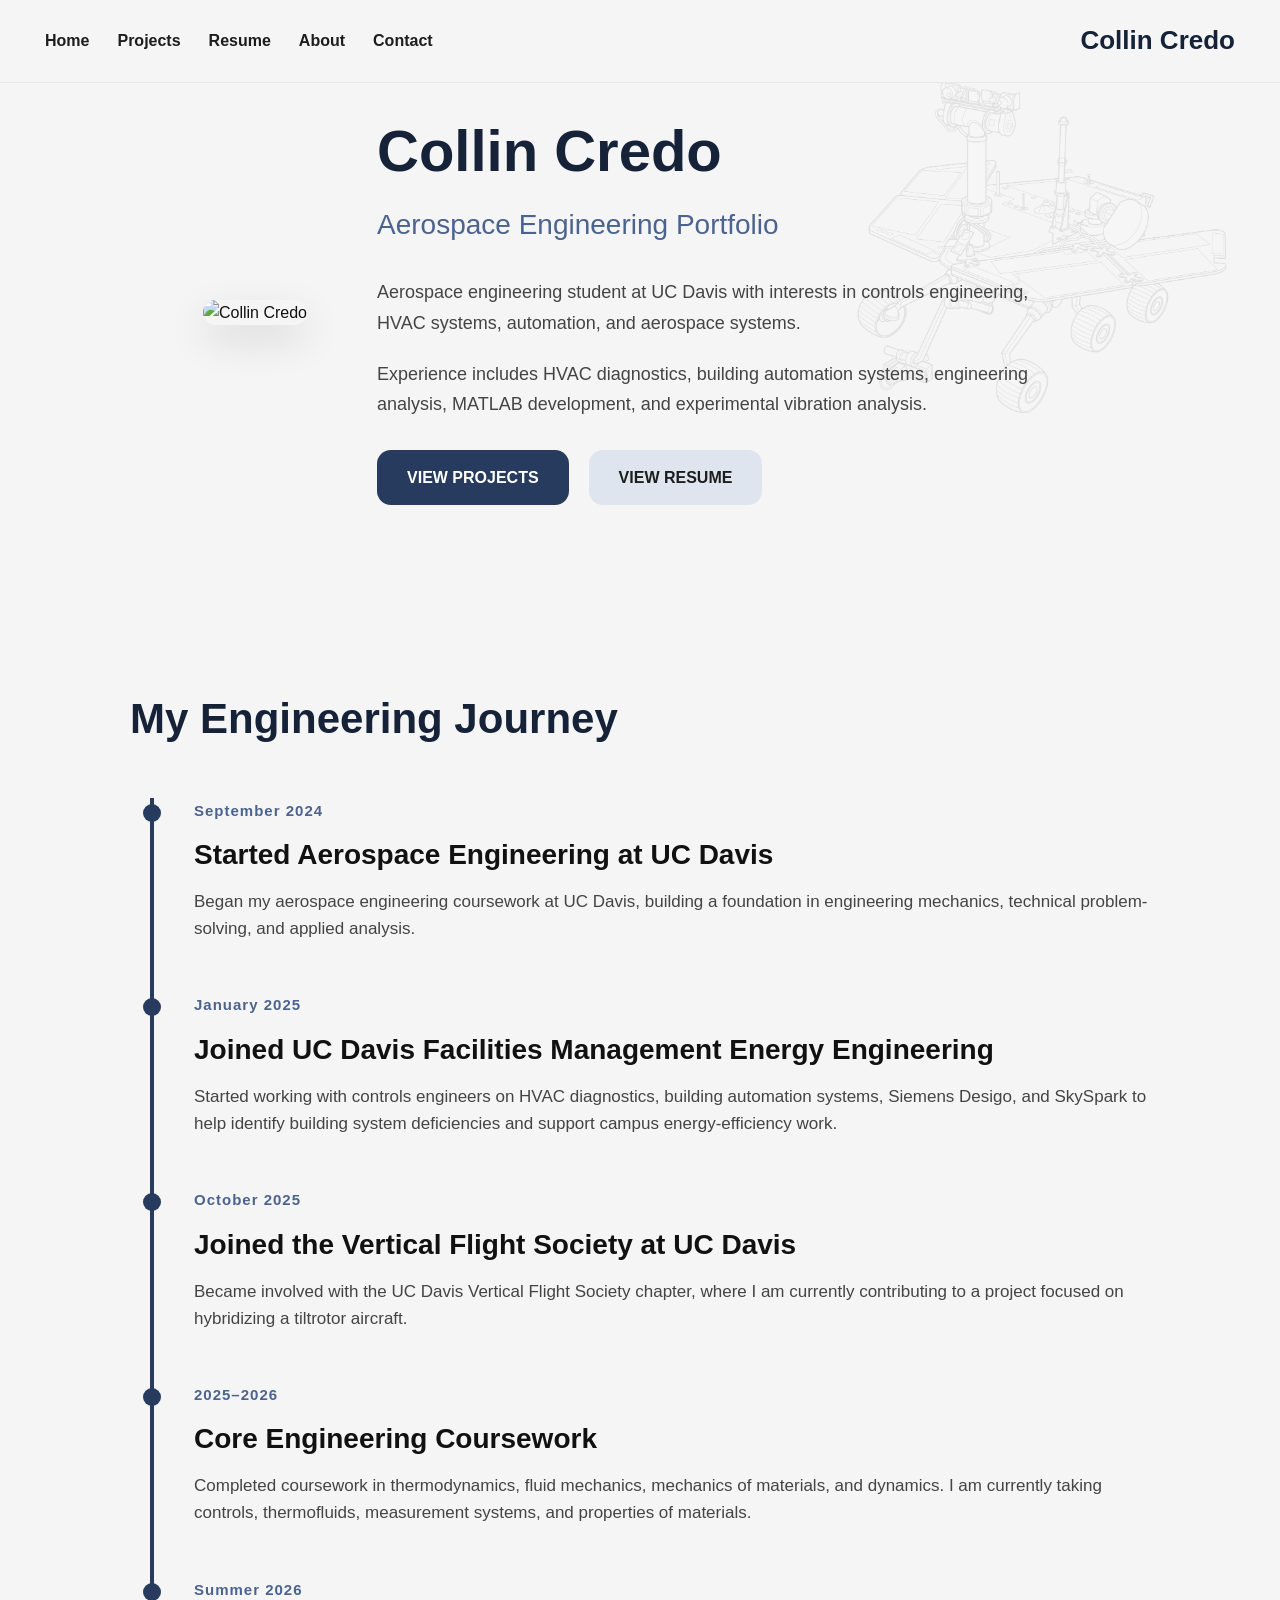
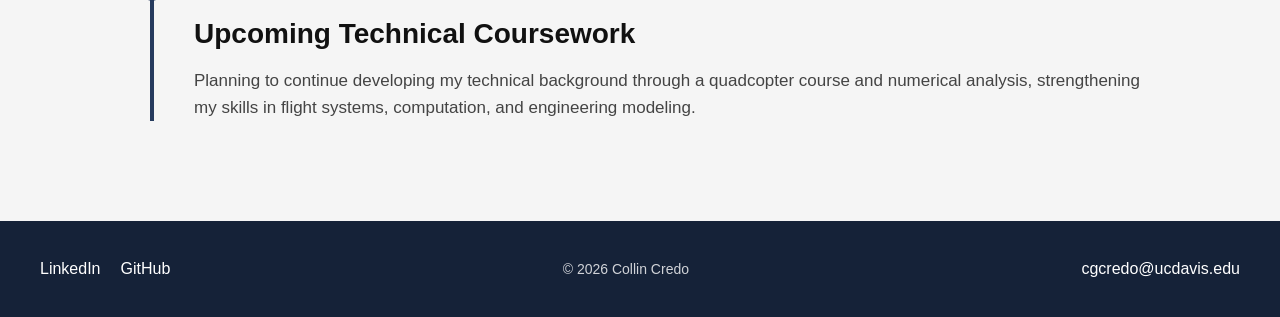
==== commit 3c3a8ce5: "Added curiosity" ====
--- a/index.html
+++ b/index.html
@@ -33,6 +33,10 @@
     <div class="hero-image">
       <img src="/images/FullSizeRender.jpeg" alt="Collin Credo">
     </div>
+
+    <img src="/images/curiosity.png"
+     class="hero-decoration curiosity"
+     alt="Mars Curiosity Rover">
 
     <div class="hero-content">
 
--- a/style.css
+++ b/style.css
@@ -68,11 +68,22 @@
 ========================= */
 
 .hero {
+  position: relative;
+
   display: flex;
   align-items: center;
   justify-content: center;
   gap: 70px;
+
   padding: 120px 80px 60px;
+
+  overflow: hidden;
+}
+
+.hero-image,
+.hero-content {
+  position: relative;
+  z-index: 2;
 }
 
 .hero-image img {
@@ -89,14 +100,62 @@
 .hero-content h1 {
   font-size: 58px;
   line-height: 1.08;
-  margin-bottom: 28px;
+  margin-bottom: 20px;
   color: #152238;
+}
+
+.hero-content h2 {
+  font-size: 28px;
+  font-weight: 500;
+  color: #4b638f;
+  margin-bottom: 30px;
 }
 
 .hero-content p {
   font-size: 18px;
   margin-bottom: 20px;
   color: #444;
+  line-height: 1.7;
+}
+
+/* =========================
+   HERO DECORATIONS
+========================= */
+
+.hero-decoration {
+  position: absolute;
+  pointer-events: none;
+  z-index: 1;
+}
+
+.curiosity {
+  width: 420px;
+
+  top: 60px;
+  right: 40px;
+
+  opacity: 0.10;
+  filter: grayscale(100%);
+
+  animation: float 8s ease-in-out infinite;
+}
+
+/* Floating animation */
+
+@keyframes float {
+
+  0% {
+    transform: translateY(0px);
+  }
+
+  50% {
+    transform: translateY(-12px);
+  }
+
+  100% {
+    transform: translateY(0px);
+  }
+
 }
 
 /* =========================
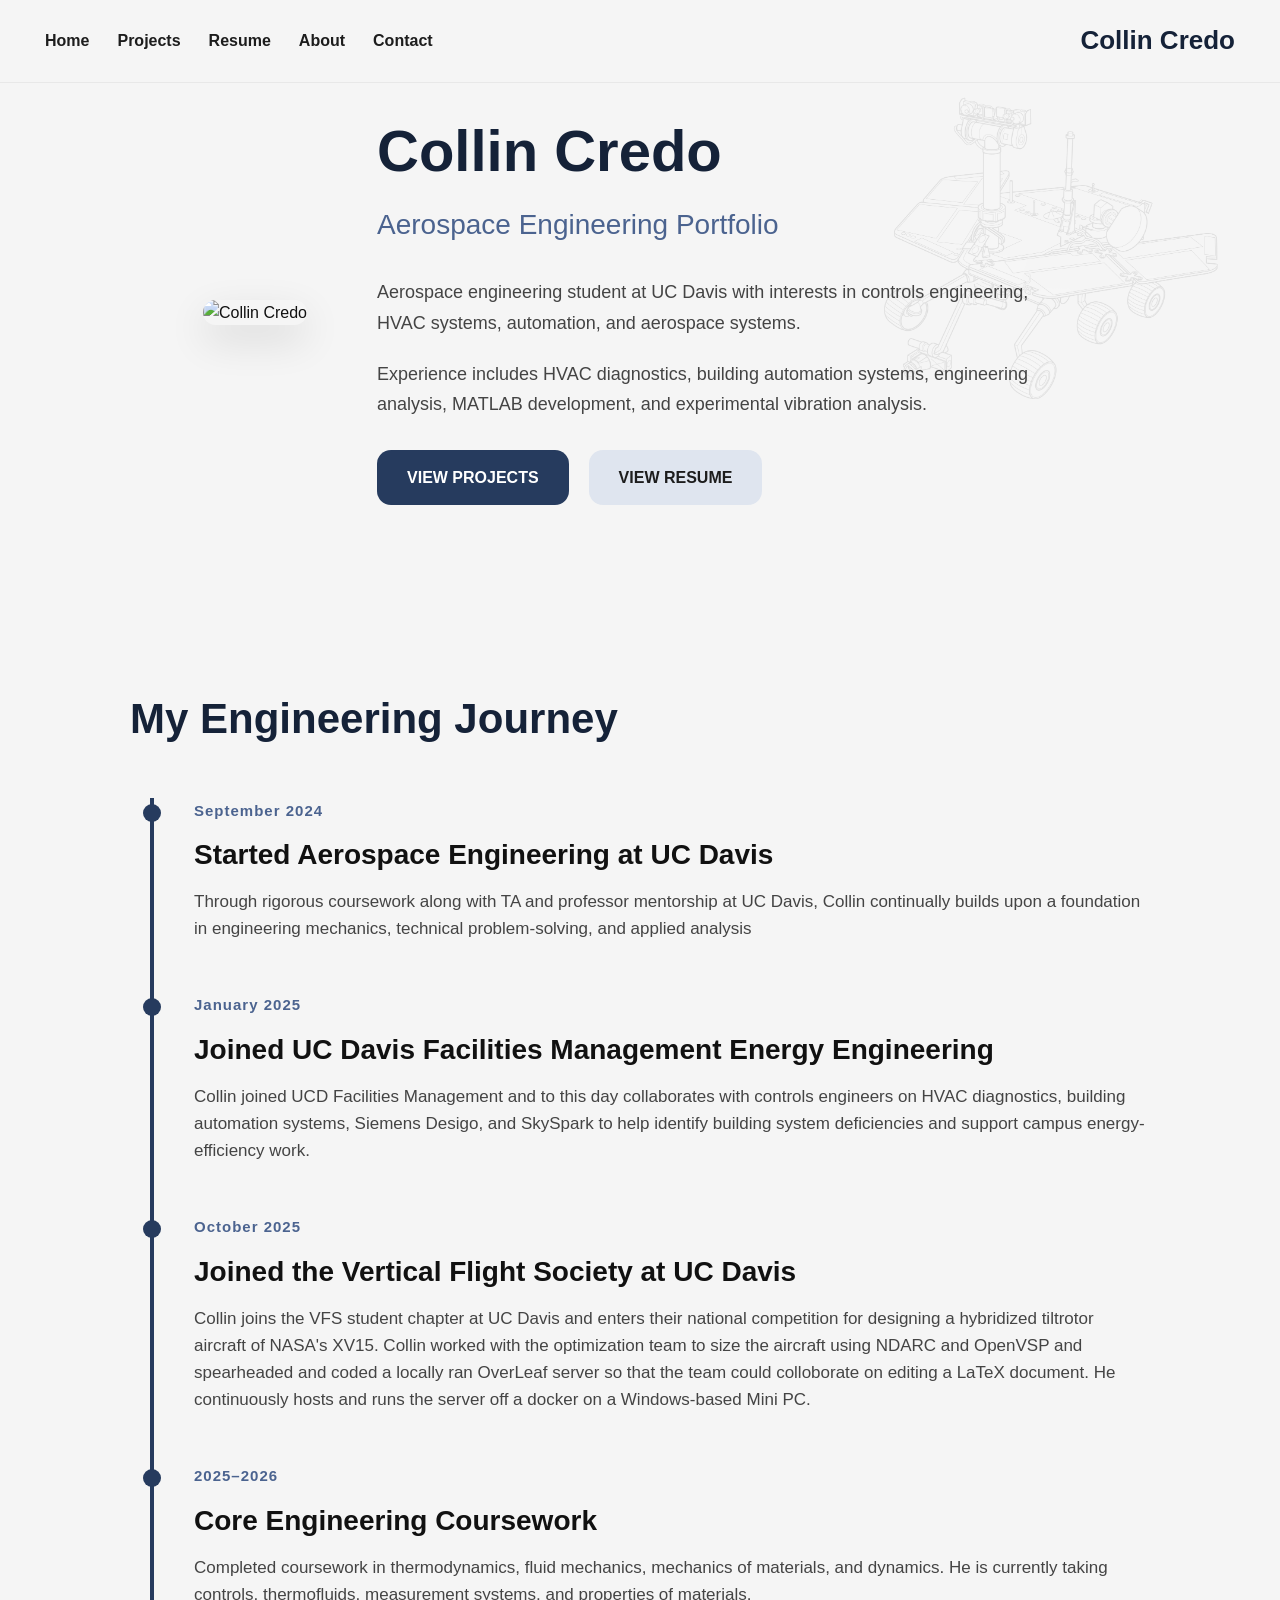
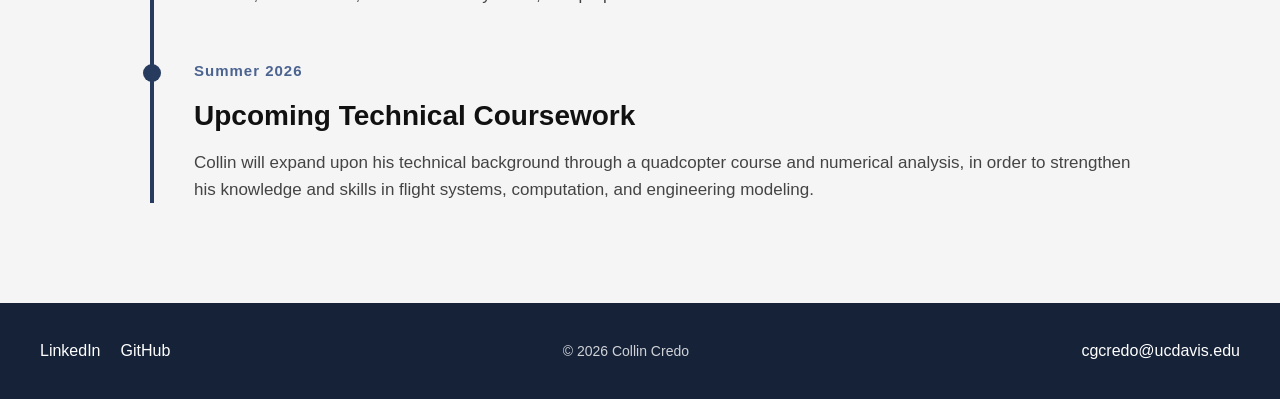
==== commit cacb14d1: "new images" ====
--- a/index.html
+++ b/index.html
@@ -34,9 +34,7 @@
       <img src="/images/FullSizeRender.jpeg" alt="Collin Credo">
     </div>
 
-    <img src="/images/curiosity.png"
-     class="hero-decoration curiosity"
-     alt="Mars Curiosity Rover">
+    <img src="/images/curiosity.png" class="hero-decoration curiosity" alt="Mars Curiosity Rover">
 
     <div class="hero-content">
 
@@ -76,113 +74,116 @@
 
   <section class="section">
 
-  <h2>My Engineering Journey</h2>
+    <h2>My Engineering Journey</h2>
 
-  <div class="timeline">
+    <div class="timeline">
 
-    <div class="timeline-item">
-      <span class="timeline-date">September 2024</span>
+      <div class="timeline-item">
+        <span class="timeline-date">September 2024</span>
 
-      <h3>Started Aerospace Engineering at UC Davis</h3>
+        <h3>Started Aerospace Engineering at UC Davis</h3>
 
-      <p>
-        Began my aerospace engineering coursework at UC Davis, building a
-        foundation in engineering mechanics, technical problem-solving, and
-        applied analysis.
-      </p>
-    </div>
+        <p>
+          Through rigorous coursework along with TA and professor mentorship at UC Davis, Collin continually builds upon
+          a foundation in engineering mechanics, technical problem-solving, and applied analysis
 
-    <div class="timeline-item">
-      <span class="timeline-date">January 2025</span>
+        </p>
+      </div>
 
-      <h3>Joined UC Davis Facilities Management Energy Engineering</h3>
+      <div class="timeline-item">
+        <span class="timeline-date">January 2025</span>
 
-      <p>
-        Started working with controls engineers on HVAC diagnostics, building
-        automation systems, Siemens Desigo, and SkySpark to help identify
-        building system deficiencies and support campus energy-efficiency work.
-      </p>
-    </div>
+        <h3>Joined UC Davis Facilities Management Energy Engineering</h3>
 
-    <div class="timeline-item">
-      <span class="timeline-date">October 2025</span>
+        <p>
+          Collin joined UCD Facilities Management and to this day collaborates with controls engineers on HVAC
+          diagnostics, building automation systems, Siemens Desigo, and SkySpark to help identify building system
+          deficiencies and support campus energy-efficiency work.
+        </p>
+      </div>
 
-      <h3>Joined the Vertical Flight Society at UC Davis</h3>
+      <div class="timeline-item">
+        <span class="timeline-date">October 2025</span>
 
-      <p>
-        Became involved with the UC Davis Vertical Flight Society chapter,
-        where I am currently contributing to a project focused on hybridizing
-        a tiltrotor aircraft.
-      </p>
-    </div>
+        <h3>Joined the Vertical Flight Society at UC Davis</h3>
 
-    <div class="timeline-item">
-      <span class="timeline-date">2025–2026</span>
+        <p>
+          Collin joins the VFS student chapter at UC Davis and enters their national competition for designing a
+          hybridized tiltrotor aircraft of NASA's XV15. Collin worked with the optimization team to size the aircraft
+          using NDARC and OpenVSP and spearheaded and coded a locally ran OverLeaf server so that the team could
+          colloborate on editing a LaTeX document. He continuously hosts and runs the server off a docker on a
+          Windows-based Mini PC.
 
-      <h3>Core Engineering Coursework</h3>
+          <!-- National Competition across VFS chapters -> hybridizing a tiltrotor aircraft -> spearheaded and coded overleaf for editing documents for the team -->
 
-      <p>
-        Completed coursework in thermodynamics, fluid mechanics, mechanics of
-        materials, and dynamics. I am currently taking controls, thermofluids,
-        measurement systems, and properties of materials.
-      </p>
-    </div>
+        </p>
+      </div>
 
-    <div class="timeline-item">
-      <span class="timeline-date">Summer 2026</span>
+      <div class="timeline-item">
+        <span class="timeline-date">2025–2026</span>
 
-      <h3>Upcoming Technical Coursework</h3>
+        <h3>Core Engineering Coursework</h3>
 
-      <p>
-        Planning to continue developing my technical background through a
-        quadcopter course and numerical analysis, strengthening my skills in
-        flight systems, computation, and engineering modeling.
-      </p>
-    </div>
+        <p>
+          Completed coursework in thermodynamics, fluid mechanics, mechanics of
+          materials, and dynamics. He is currently taking controls, thermofluids,
+          measurement systems, and properties of materials.
+        </p>
+      </div>
 
-  </div>
+      <div class="timeline-item">
+        <span class="timeline-date">Summer 2026</span>
 
-</section>
+        <h3>Upcoming Technical Coursework</h3>
 
-<footer class="footer">
+        <p>
+          Collin will expand upon his technical background through a quadcopter course and numerical analysis, in order
+          to strengthen his knowledge and skills in flight systems, computation, and engineering modeling.
 
-  <div class="footer-content">
-
-    <div class="footer-left">
-
-      <a href="https://linkedin.com/in/collin-credo"
-         target="_blank">
-        LinkedIn
-      </a>
-
-      <a href="https://github.com/ccredo-ucdavis"
-         target="_blank">
-        GitHub
-      </a>
+        </p>
+      </div>
 
     </div>
 
-    <div class="footer-center">
-      <p>&copy; <span id="year"></span> Collin Credo</p>
-    </div>
+  </section>
 
-    <div class="footer-right">
+  <footer class="footer">
 
-      <a href="mailto:cgcredo@ucdavis.edu">
-        cgcredo@ucdavis.edu
-      </a>
+    <div class="footer-content">
+
+      <div class="footer-left">
+
+        <a href="https://linkedin.com/in/collin-credo" target="_blank">
+          LinkedIn
+        </a>
+
+        <a href="https://github.com/ccredo-ucdavis" target="_blank">
+          GitHub
+        </a>
+
+      </div>
+
+      <div class="footer-center">
+        <p>&copy; <span id="year"></span> Collin Credo</p>
+      </div>
+
+      <div class="footer-right">
+
+        <a href="mailto:cgcredo@ucdavis.edu">
+          cgcredo@ucdavis.edu
+        </a>
+
+      </div>
 
     </div>
 
-  </div>
+  </footer>
 
-</footer>
-
-<script>
-  document.getElementById("year").textContent =
-    new Date().getFullYear();
-</script>
+  <script>
+    document.getElementById("year").textContent =
+      new Date().getFullYear();
+  </script>
 
 </body>
 
-</html>
+</html>
--- a/style.css
+++ b/style.css
@@ -129,10 +129,10 @@
 }
 
 .curiosity {
-  width: 420px;
-
-  top: 60px;
-  right: 40px;
+  width: 380px;
+
+  top: 80px;
+  right: 50px;
 
   opacity: 0.10;
   filter: grayscale(100%);
@@ -502,7 +502,72 @@
 }
 
 /* =========================
-   ABOUT PAGE
+   ABOUT
+========================= */
+
+.about-title {
+  font-size: 52px;
+  margin-bottom: 40px;
+  color: #152238;
+}
+
+.about-card {
+  background: white;
+  border-radius: 24px;
+  padding: 45px;
+  box-shadow: 0 8px 25px rgba(0,0,0,0.05);
+}
+
+.about-layout {
+  display: grid;
+  grid-template-columns: 2fr 1fr;
+  gap: 40px;
+  align-items: center;
+}
+
+.about-text p {
+  margin-bottom: 22px;
+  font-size: 17px;
+  color: #444;
+  line-height: 1.8;
+}
+
+.about-side-image {
+  display: flex;
+  justify-content: center;
+}
+
+.about-side-image img {
+  width: 100%;
+  max-width: 380px;
+
+  border-radius: 24px;
+
+  box-shadow: 0 15px 40px rgba(0,0,0,0.12);
+
+  cursor: pointer;
+  transition: 0.25s;
+}
+
+.about-side-image img:hover {
+  transform: translateY(-4px);
+}
+
+@media (max-width: 900px) {
+
+  .about-layout {
+    grid-template-columns: 1fr;
+  }
+
+  .about-side-image {
+    max-width: 450px;
+    margin: auto;
+  }
+
+}
+
+/* =========================
+   ABOUT IMAGE GALLERY
 ========================= */
 
 .image-gallery {
@@ -532,7 +597,6 @@
   }
 }
 
-
 /* =========================
    LIGHTBOX
 ========================= */
